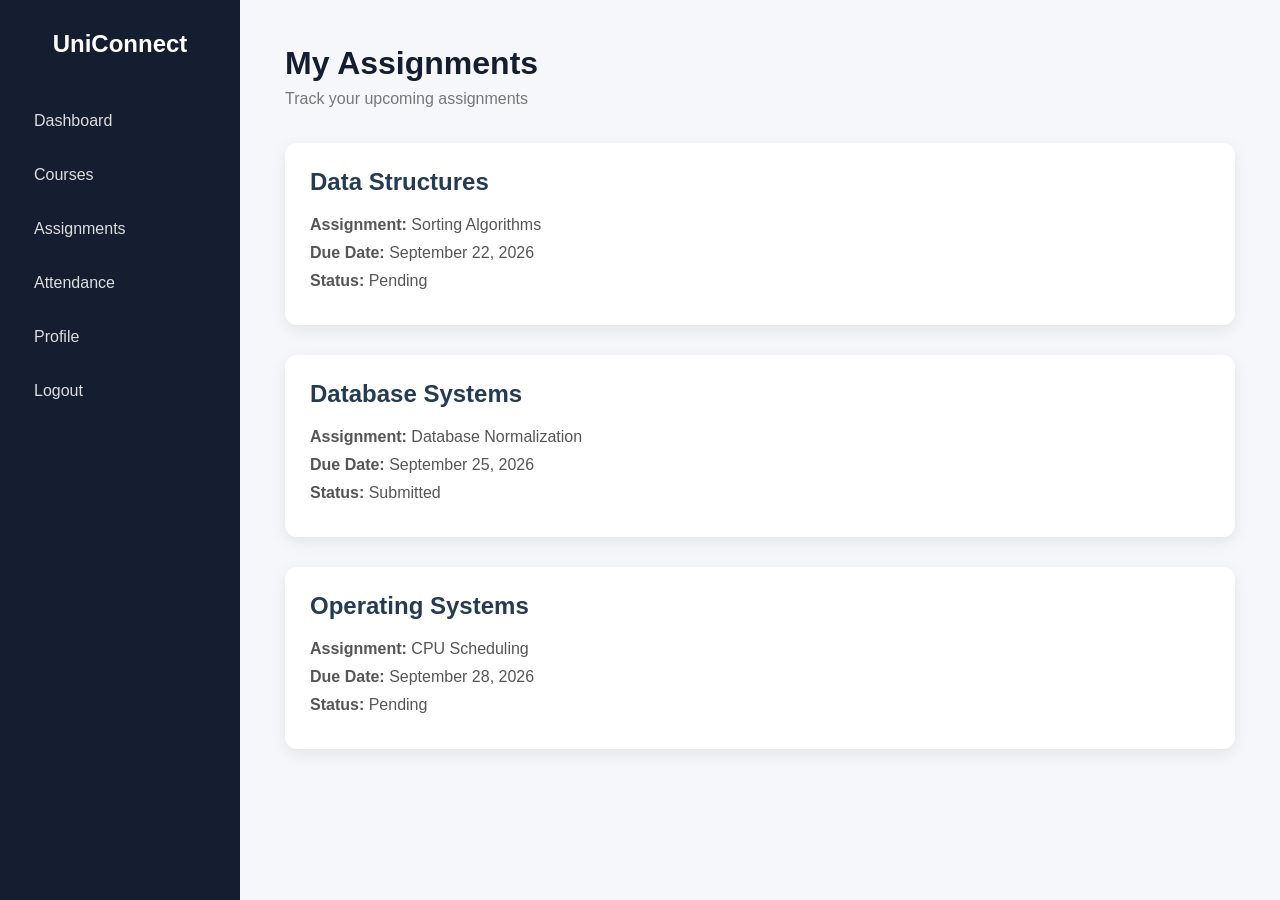
==== assignment.html @ 3a27c474 "Add files via upload Add website files" ====
<!DOCTYPE html>
<html>
<head>
    <title>UniConnect - Assignments</title>
    <link rel="stylesheet" href="style.css">
</head>

<body>

    <div class="dashboard">

        <aside class="sidebar">
            <h2>UniConnect</h2>

            <a href="dashboard.html">Dashboard</a>
            <a href="courses.html">Courses</a>
            <a href="assignments.html">Assignments</a>
            <a href="#">Attendance</a>
            <a href="#">Profile</a>
            <a href="index.html">Logout</a>
        </aside>

        <main class="main-content">

            <h1>My Assignments</h1>
            <p class="subtitle">Track your upcoming assignments</p>

            <div class="welcome-box">
                <h2>Data Structures</h2>
                <p><b>Assignment:</b> Sorting Algorithms</p>
                <p><b>Due Date:</b> September 22, 2026</p>
                <p><b>Status:</b> Pending</p>
            </div>

            <div class="welcome-box">
                <h2>Database Systems</h2>
                <p><b>Assignment:</b> Database Normalization</p>
                <p><b>Due Date:</b> September 25, 2026</p>
                <p><b>Status:</b> Submitted</p>
            </div>

            <div class="welcome-box">
                <h2>Operating Systems</h2>
                <p><b>Assignment:</b> CPU Scheduling</p>
                <p><b>Due Date:</b> September 28, 2026</p>
                <p><b>Status:</b> Pending</p>
            </div>

        </main>

    </div>

</body>
</html>
---- style.css ----
* {
    box-sizing: border-box;
    margin: 0;
    padding: 0;
}

body {
    font-family: Arial, sans-serif;
    background: linear-gradient(135deg, #141e30, #243b55);
    min-height: 100vh;
}

.login-container {
    display: flex;
    justify-content: center;
    align-items: center;
    min-height: 100vh;
}

.login-box {
    width: 380px;
    background: white;
    padding: 40px;
    border-radius: 15px;
    box-shadow: 0 15px 35px rgba(0, 0, 0, 0.3);
}

.login-box h1 {
    text-align: center;
    font-size: 32px;
    color: #243b55;
    margin-bottom: 8px;
}

.login-box > p {
    text-align: center;
    color: #777;
    margin-bottom: 30px;
}

form label {
    display: block;
    margin-bottom: 7px;
    color: #333;
    font-weight: bold;
}

form input {
    width: 100%;
    padding: 13px;
    margin-bottom: 20px;
    border: 1px solid #ddd;
    border-radius: 8px;
    font-size: 15px;
}

form input:focus {
    outline: none;
    border-color: #243b55;
}

button {
    width: 100%;
    padding: 13px;
    border: none;
    border-radius: 8px;
    background: #243b55;
    color: white;
    font-size: 16px;
    cursor: pointer;
}

button:hover {
    background: #141e30;
}

.signup-text {
    font-size: 14px;
}

.signup-text a {
    color: #243b55;
    font-weight: bold;
    text-decoration: none;
}


.dashboard {
    display: flex;
    min-height: 100vh;
}

.sidebar {
    width: 240px;
    background: #141e30;
    padding: 30px 20px;
}

.sidebar h2 {
    color: white;
    text-align: center;
    margin-bottom: 40px;
}

.sidebar a {
    display: block;
    color: #ddd;
    text-decoration: none;
    padding: 14px;
    margin-bottom: 8px;
    border-radius: 8px;
}

.sidebar a:hover {
    background: #243b55;
    color: white;
}

.main-content {
    flex: 1;
    padding: 45px;
    background: #f5f7fa;
}

.main-content h1 {
    color: #141e30;
}

.subtitle {
    color: #777;
    margin-top: 8px;
    margin-bottom: 35px;
}

.cards {
    display: flex;
    gap: 20px;
}

.card {
    background: white;
    width: 220px;
    padding: 25px;
    border-radius: 12px;
    box-shadow: 0 5px 15px rgba(0, 0, 0, 0.08);
}

.card h3 {
    color: #555;
}

.card p {
    font-size: 30px;
    font-weight: bold;
    color: #243b55;
    margin: 12px 0;
}

.card span {
    color: #888;
}

.welcome-box {
    background: white;
    margin-top: 30px;
    padding: 25px;
    border-radius: 12px;
    box-shadow: 0 5px 15px rgba(0, 0, 0, 0.08);
}

.welcome-box h2 {
    margin-bottom: 20px;
    color: #243b55;
}

.welcome-box p {
    margin: 10px 0;
    color: #555;
}
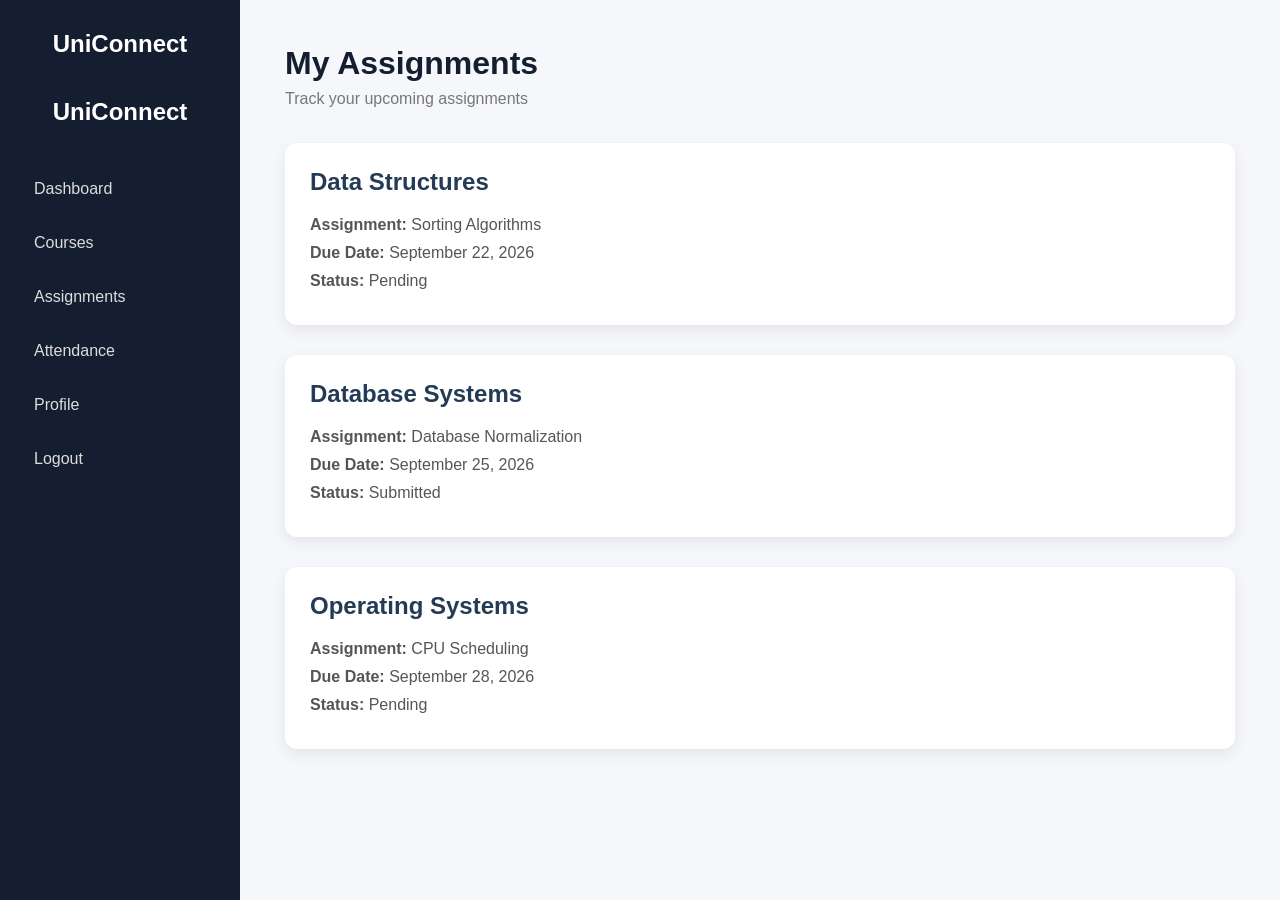
==== commit 4da91ac6: "Fix sidebar links and duplicate heading" ====
--- a/assignment.html
+++ b/assignment.html
@@ -12,12 +12,13 @@
         <aside class="sidebar">
             <h2>UniConnect</h2>
 
-            <a href="dashboard.html">Dashboard</a>
-            <a href="courses.html">Courses</a>
-            <a href="assignments.html">Assignments</a>
-            <a href="#">Attendance</a>
-            <a href="#">Profile</a>
-            <a href="index.html">Logout</a>
+            <h2>UniConnect</h2>
+<a href="dashboard.html">Dashboard</a>
+<a href="courses.html">Courses</a>
+<a href="assignment.html">Assignments</a>
+<a href="attendance.html">Attendance</a>
+<a href="profile.html">Profile</a>
+<a href="index.html">Logout</a>
         </aside>
 
         <main class="main-content">
@@ -51,4 +52,4 @@
     </div>
 
 </body>
-</html>+</html>
